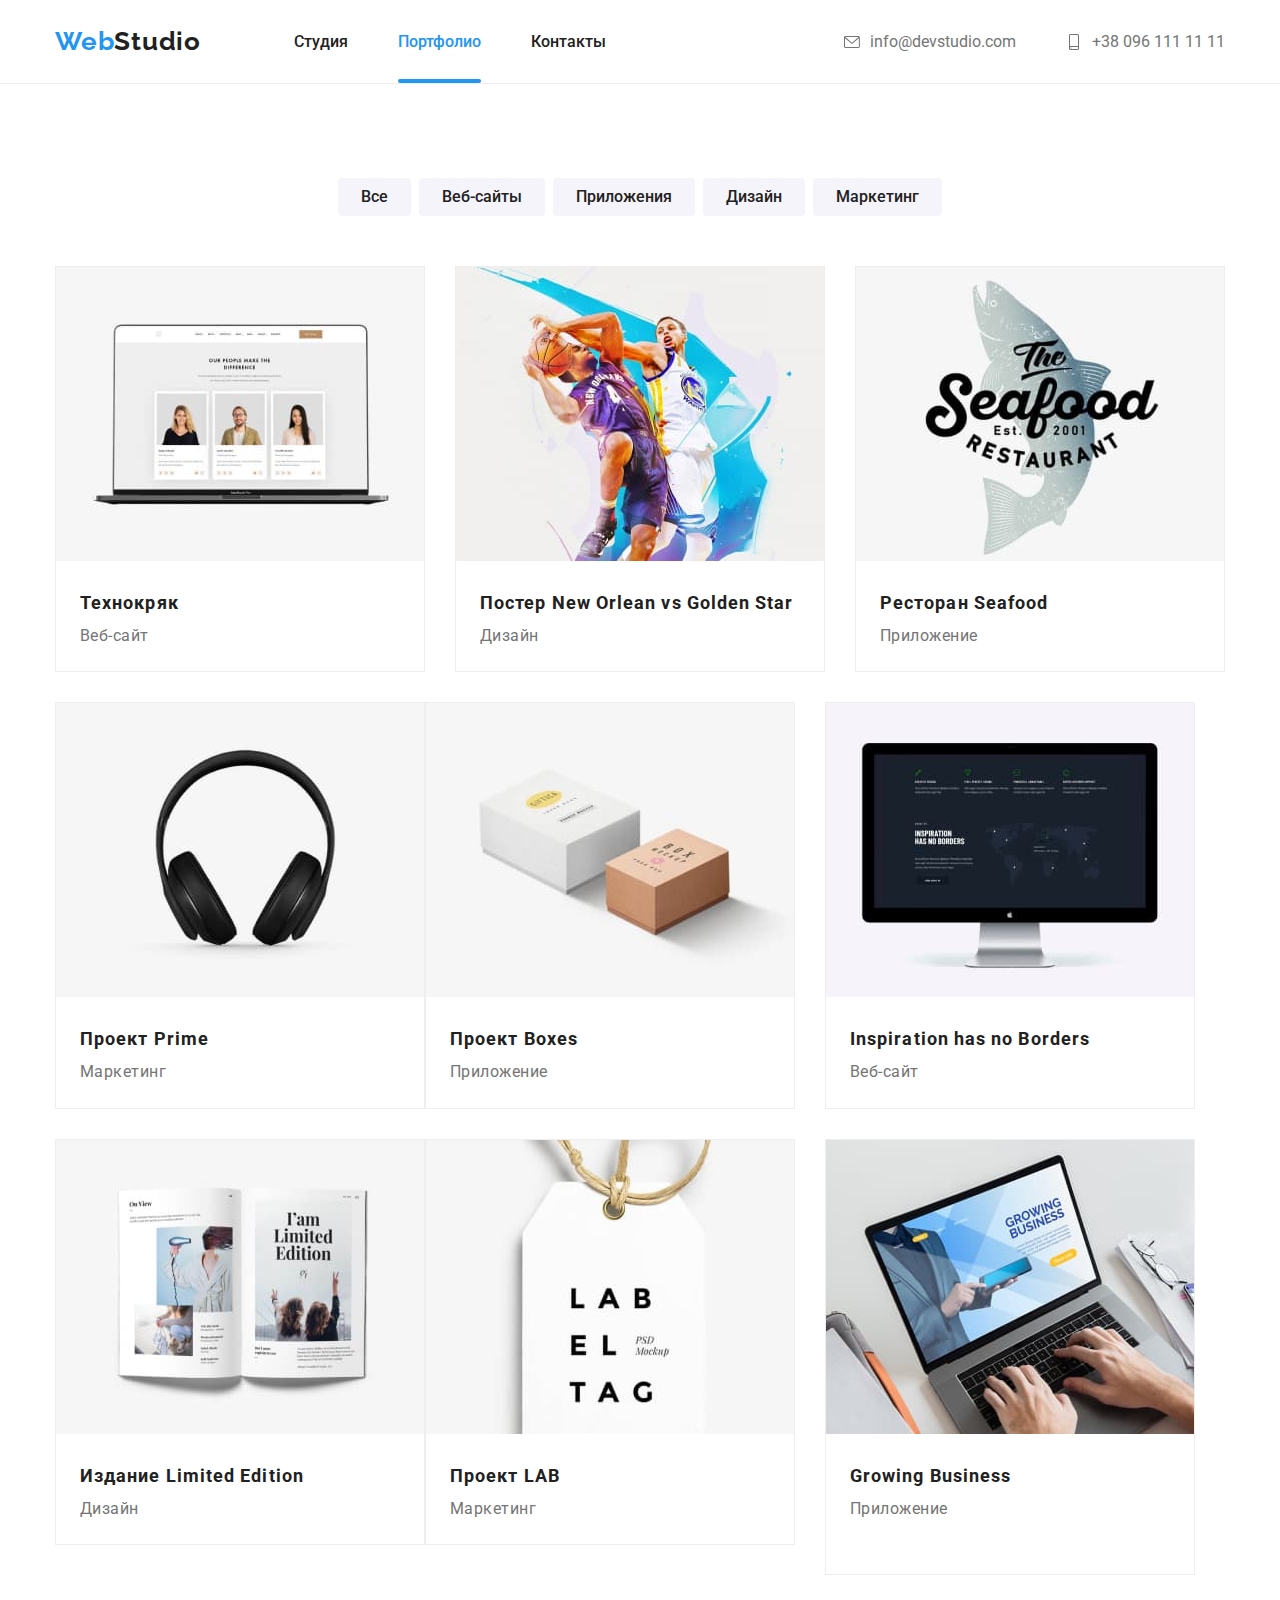
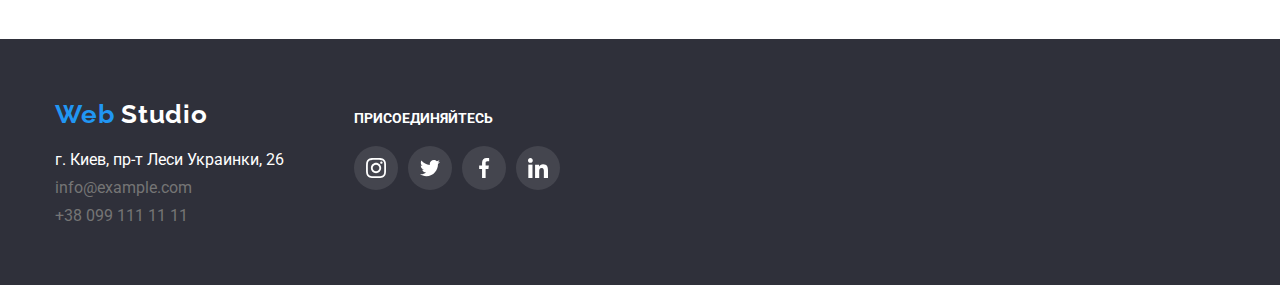
==== portfolio.html @ e648a86e "End" ====
<!DOCTYPE html>
<html lang="en">
  <head>
    <meta charset="UTF-8" />
    <meta http-equiv="X-UA-Compatible" content="IE=edge" />
    <meta name="viewport" content="width=device-width, initial-scale=1.0" />
    <title>Портфолио</title>
    <link rel="preconnect" href="https://fonts.gstatic.com" />
    <link
      href="https://fonts.googleapis.com/css2?family=Roboto:wght@400;500;700;900&display=swap"
      rel="stylesheet"
    />
    <link rel="preconnect" href="https://fonts.gstatic.com" />
    <link
      href="https://fonts.googleapis.com/css2?family=Raleway:wght@700&display=swap"
      rel="stylesheet"
    />
    <link rel="stylesheet" href="./css/modern-normalize.css" />
    <link rel="stylesheet" href="css/styles.css" />
  </head>
  <body>
    <header>
      <div class="container head">
        <a class="link logo" href="./index.html">
          <span class="link-logo">Web</span>Studio
        </a>
        <nav>
          <ul class="navlist">
            <li class="item">
              <a class="link" href="index.html">Студия</a>
            </li>
            <li class="item">
              <a class="link active" href="portfolio.html">Портфолио</a>
            </li>
            <li class="item"><a class="link" href="#">Контакты</a></li>
          </ul>
        </nav>
        <ul class="contacts-list">
          <li class="item-address">
            <a class="link-adress" href="mailto:info@devstudio.com">
              <svg class="icon-head mail" width="12px" height="16px">
                <use href="./images/icons/sprite.svg#icon-mail"></use>
              </svg>
              info@devstudio.com
            </a>
          </li>
          <li class="item-address">
            <a class="link-adress" href="tel:+380961111111">
              <svg class="icon-head tel" width="12px" height="16px">
                <use href="./images/icons/sprite.svg#icon-smartphone"></use>
              </svg>
              +38 096 111 11 11
            </a>
          </li>
        </ul>
      </div>
    </header>
    <main>
      <section class="section">
        <div class="container">
          <ul class="buttonslist">
            <li class="buttons-list">
              <button class="buttons" type="button">Все</button>
            </li>
            <li class="buttons-list">
              <button class="buttons" type="button">Веб-сайты</button>
            </li>
            <li class="buttons-list">
              <button class="buttons" type="button">Приложения</button>
            </li>
            <li class="buttons-list">
              <button class="buttons" type="button">Дизайн</button>
            </li>
            <li class="buttons-list">
              <button class="buttons" type="button">Маркетинг</button>
            </li>
          </ul>
          <ul class="projects">
            <li class="projects-list">
              <a class="portfolio-link" href="#">
              <div class="portfolioth">
                <img src="images/notebook.jpg" alt="computer" width="370" />
                <div class="overlay-portfolio">
                  <p class="text-overlay-portfolio">
                    Технокряк это современная площадка распространения
                    коронавируса. Компании используют эту платформу для
                    цифрового шпионажа и атак на защищённые сервера конкурентов.
                  </p>
                </div>
              </div>
              <div class="portfolio-borders">
                <h3 class="portfolio-images-title">Технокряк</h3>
                <p class="portfolio-images-text">Веб-сайт</p>
              </div>
            </a>
            </li>
            <li class="projects-list">
              <a class="portfolio-link" href="#">
                <div class="portfolioth">
              <img
                src="images/basketbole.jpg"
                alt="basketball-slamdank"
                width="370"
              />
              <div class="overlay-portfolio">
                <p class="text-overlay-portfolio">
                  Технокряк это современная площадка распространения
                  коронавируса. Компании используют эту платформу для
                  цифрового шпионажа и атак на защищённые сервера конкурентов.
                </p>
              </div>
            </div>
              <div class="portfolio-borders">
                <h3 class="portfolio-images-title">
                  Постер New Orlean vs Golden Star
                </h3>
                <p class="portfolio-images-text">Дизайн</p>
              </div>
            </li>
            <li class="projects-list">
              <a class="portfolio-link" href="#">
                <div class="portfolioth">
              <img src="images/seafood.jpg" alt="seafood-rest" width="370" />
              <div class="overlay-portfolio">
                <p class="text-overlay-portfolio">
                  Технокряк это современная площадка распространения
                  коронавируса. Компании используют эту платформу для
                  цифрового шпионажа и атак на защищённые сервера конкурентов.
                </p>
              </div>
            </div>
              <div class="portfolio-borders">
                <h3 class="portfolio-images-title">Ресторан Seafood</h3>
                <p class="portfolio-images-text">Приложение</p>
              </div>
            </li>
            <li class="projects-list">
              <a class="portfolio-link" href="#">
                <div class="portfolioth">
              <img src="images/headphones.jpg" alt="earpones" width="370" />
              <div class="overlay-portfolio">
                <p class="text-overlay-portfolio">
                  Технокряк это современная площадка распространения
                  коронавируса. Компании используют эту платформу для
                  цифрового шпионажа и атак на защищённые сервера конкурентов.
                </p>
              </div>
            </div>
              <div class="portfolio-borders">
                <h3 class="portfolio-images-title">Проект Prime</h3>
                <p class="portfolio-images-text">Маркетинг</p>
              </div>
            </li>
            <li class="projects-list">
              <a class="portfolio-link" href="#">
                <div class="portfolioth">
              <img src="images/box.jpg" alt="two-boxes" width="370" />
              <div class="overlay-portfolio">
                <p class="text-overlay-portfolio">
                  Технокряк это современная площадка распространения
                  коронавируса. Компании используют эту платформу для
                  цифрового шпионажа и атак на защищённые сервера конкурентов.
                </p>
              </div>
            </div>
              <div class="portfolio-borders">
                <h3 class="portfolio-images-title">Проект Boxes</h3>
                <p class="portfolio-images-text">Приложение</p>
              </div>
            </li>
            <li class="projects-list">
              <a class="portfolio-link" href="#">
                <div class="portfolioth">
              <img src="images/monitor.jpg" alt="computer" width="370" />
              <div class="overlay-portfolio">
                <p class="text-overlay-portfolio">
                  Технокряк это современная площадка распространения
                  коронавируса. Компании используют эту платформу для
                  цифрового шпионажа и атак на защищённые сервера конкурентов.
                </p>
              </div>
            </div>
              <div class="portfolio-borders">
                <h3 class="portfolio-images-title">
                  Inspiration has no Borders
                </h3>
                <p class="portfolio-images-text">Веб-сайт</p>
              </div>
            </li>
            <li class="projects-list">
              <a class="portfolio-link" href="#">
                <div class="portfolioth">
              <img src="images/book.jpg" alt="book" width="370" />
              <div class="overlay-portfolio">
                <p class="text-overlay-portfolio">
                  Технокряк это современная площадка распространения
                  коронавируса. Компании используют эту платформу для
                  цифрового шпионажа и атак на защищённые сервера конкурентов.
                </p>
              </div>
            </div>
              <div class="portfolio-borders">
                <h3 class="portfolio-images-title">Издание Limited Edition</h3>
                <p class="portfolio-images-text">Дизайн</p>
              </div>
            </li>
            <li class="projects-list">
              <a class="portfolio-link" href="#">
                <div class="portfolioth">
              <img src="images/list.jpg" alt="label-tag" width="370" />
              <div class="overlay-portfolio">
                <p class="text-overlay-portfolio">
                  Технокряк это современная площадка распространения
                  коронавируса. Компании используют эту платформу для
                  цифрового шпионажа и атак на защищённые сервера конкурентов.
                </p>
              </div>
            </div>
              <div class="portfolio-borders">
                <h3 class="portfolio-images-title">Проект LAB</h3>
                <p class="portfolio-images-text">Маркетинг</p>
              </div>
            </li>
            <li class="projects-list">
              <a class="portfolio-link" href="#">
                <div class="portfolioth">
              <img
                src="images/hands.jpg"
                alt="computer-with-business-page"
                width="370"
              />
              <div class="overlay-portfolio">
                <p class="text-overlay-portfolio">
                  Технокряк это современная площадка распространения
                  коронавируса. Компании используют эту платформу для
                  цифрового шпионажа и атак на защищённые сервера конкурентов.
                </p>
              </div>
            </div>
              <div class="portfolio-borders">
                <h3 class="portfolio-images-title">Growing Business</h3>
                <p class="portfolio-images-text">Приложение</p>
              </div>
            </li>
          </ul>
        </div>
      </section>
    </main>
    <footer class="footer-section">
      <div class="container last-section">
        <div>
          <a class="link logo foot" href="./index.html">
            <span class="link-logo">Web</span>
            Studio
          </a>
          <address class="adress-in-foot">
            <ul class="last-address-section">
              <li class="adress-in-foot last-address-section">
                г. Киев, пр-т Леси Украинки, 26
              </li>
              <li class="last-address-section-list">
                <a class="link-adress" href="mailtoLinfo@example.com">
                  info@example.com
                </a>
              </li>
              <li class="last-address-section-list">
                <a class="link-adress" href="tel:+380991111111">
                  +38 099 111 11 11
                </a>
              </li>
            </ul>
          </address>
        </div>
        <div class="footer-social">
          <p>присоединяйтесь</p>
          <ul class="icons-footer">
            <li class="icons-list-footer">
              <a class="icons-footer-link" href="#">
                <svg class="icon-footer">
                  <use href="./images/icons/sprite.svg#icon-instagram"></use>
                </svg>
              </a>
            </li>
            <li class="icons-list-footer">
              <a class="icons-footer-link" href="#">
                <svg class="icon-footer">
                  <use href="./images/icons/sprite.svg#icon-twitter"></use>
                </svg>
              </a>
            </li>
            <li class="icons-list-footer">
              <a class="icons-footer-link" href="#">
                <svg class="icon-footer">
                  <use href="./images/icons/sprite.svg#icon-facebook"></use>
                </svg>
              </a>
            </li>
            <li class="icons-list-footer">
              <a class="icons-footer-link" href="#">
                <svg class="icon-footer">
                  <use href="./images/icons/sprite.svg#icon-linkedin"></use>
                </svg>
              </a>
            </li>
          </ul>
        </div>
      </div>
    </footer>
  </body>
</html>
---- css/styles.css ----
/*root-section-css*/
  :root {
    --main-title-text-color: #ffffff;
    --text-all: #757575;
    --title-text--color: #212121;
    --buttons-active-color: #2196f3;
    --button-bakground: #f5f4fa;
    --footer-main-sections-bacground: #2f303a;
    --border-color: #EEEEEE;
    --icons-color: #AFB1B8;
    --background-footer-icons: rgba(255,255,255,0.1);
    --cubic-bezier: rgba(0.4,0,0.2,1);
  }





  /*webstudio*/
  /* wecstudio-section-main*/
  .main-section-head {
    background: var(--footer-main-sections-bacground);
    padding-top: 200px;
    padding-bottom: 200px;
    text-align: center;
  }

  .overlay {
    max-width: 1600px;
    height: 600px;
    margin-left: auto;
    margin-right: auto;
    outline: 1px solid black;
    background-image: linear-gradient(
      rgba(47, 48, 58, 0.4),
      rgba(47, 48, 58, 0.4)
    ),
    url("../images/overlay.jpg");
    background-size: contain;
    background-position: center;
    background-repeat: no-repeat;
    
  }

  
.icons-first {
  width: 70px;
  height: 70px;
}

.description {
  display: flex;
  width: 270px;
  height: 120px;
  justify-content: center;
  align-items: center;
  background-color: var(--button-bakground);
  border-radius: 4px;
  margin-bottom: 30px;
}

  .navlist {
    display: flex;
    margin-left: 93px;
  }

  .navlist .item {
    display: block;
    padding-top: 32px;
    padding-bottom: 32px;
  }

  .contacts-list {
    display: inline-block;
    display: flex;
    margin-left: auto;
  }

  .contacts-list .item-address + .item-address {
    margin-left: 50px;
  }

  .head {
    display: flex;
    align-items: center;
  }

.item-address a {
  fill: var(--icons-color);
  display: flex;
  text-align: center;
  align-items: center;
}

.icon-head {
  width: 1rem;
  height: 1rem;
  margin-right: 10px;
  fill: currentColor;
}

.last-section {
 padding-top: 60px;
 padding-bottom: 60px;
 display: flex;
 align-items: baseline;
}

.last-address-section {
  margin-top: 20px;
}
.last-address-section-list:not(:first-child) {
  margin-top: 9px;
}

.item:not(:last-child){
    margin-right: 50px;
  }
  

.buttonslist {
  display: flex;
  justify-content: center;
}

.buttons-list:not(:first-child) {
  margin-left: 8px;
}
.buttonslist {
  margin-bottom: 50px;
  
}




.our-team {
  display: flex;
  justify-content: space-between;
}



.our-team-list h3 {
  margin-bottom: 10px;
  text-align: center;
}

.our-team-list p {
  margin-bottom: 16px;
  text-align: center;
}

.our-team-list {
  border: 1px solid var(--border-color);
  background: var(--main-title-text-color);
  box-shadow: 0px 1px 3px rgba(0, 0, 0, 0.12), 0px 1px 1px rgba(0, 0, 0, 0.14), 0px 2px 1px rgba(0, 0, 0, 0.2);
  border-radius: 0px 0px 4px 4px;
  padding-bottom: 30px;
}

.our-team-list img {
  margin-bottom: 30px;
}

.icons-list {
  display: flex;
  align-items: center;
  justify-content: center;
}

.icons-list li:not(:first-child) {
  margin-left: 10px;
}

.icons-list-social-link {
  display: flex;
  width: 44px;
  height: 44px;
  justify-content: center;
  align-items: center;
  border-radius: 50%;
  color: var(--icons-color);
}

.icon-social {
  width: 20px;
  height: 20px;
}



.icons-list-social-link:hover,
.icons-list-social-link:active {
  fill: var(--main-title-text-color);
  background: var(--buttons-active-color);
  border-radius: 50%;
}


.icons-list-social-link {
  fill: var(--icons-color);
}



  .main-section-title-text {
    color: var(--main-title-text-color);
    font-size: 44px;
    line-height: 1.3;
    text-align: center;
    letter-spacing: 0.06em;
    text-transform: uppercase;
    margin-bottom: 30px;
  }
  /* studio button pg*/
  .studio-button {
    display: block;
    margin: auto;
    background: var(--buttons-active-color);
    color: var(--main-title-text-color);
    width: 200px;
    height: 50px;
    border: 1px solid transparent;
    font-weight: 700;
    font-size: 16px;
    box-shadow: 0px 4px 4px rgba(0, 0, 0, 0.15);
    border-radius: 4px;
    border: none;
    cursor: pointer;
    transition: background-color 250ms cubic-bezier(0.4,0,0.2,1), visibility 250ms cubic-bezier(0.4,0,0.2,1);
  }

  .studio-button:hover {
    background: #188CE8;
  }

.second-section-content {
  display: flex;
  justify-content: center;
}

.second-section-content-list:not(:first-child) {
  margin-left: 30px;
}

.second-section-content-list h3 {
  margin-bottom: 10px;
}

.third-section-content {
  display: flex; 
  justify-content: center;

}
.third-section-content .third-section-content-list:not(:first-child) {
  margin-left: 30px;
}


  /* first what we do without imgs*/
  .first-text-section-studio-title {
    color: var(--title-text--color);
    font-size: 14px;
    line-height: 1.1;
    letter-spacing: 0.03em;
    text-transform: uppercase;
  }
  .first-text-section-studio-text {
    color: var(--text-all);
    font-size: 14px;
    line-height: 1.7;
    letter-spacing: 0.03em;
  }
  /* what we doo section*/
  .first-section-title {
    color: var(--title-text--color);
    font-size: 36px;
    line-height: 1.1;
    text-align: center;
    letter-spacing: 0.03em;
    margin-bottom: 50px;
  }

  .what-we-do {
    padding-top: 0;
  }

  .products{
    position: relative;
    display: flex;
  }

  .products-active {
    display: flex;
    align-items: center;
    justify-content: center;
    font-style: normal;
    font-weight: bold;
    font-size: 14px;
    line-height: 16px;
    text-align: center;
    letter-spacing: 0.03em;
    text-transform: uppercase;
    width: 370px;
    height: 70px;
    background: rgba(47, 48, 58, 0.8);
    position: absolute;
    color: var(--main-title-text-color);
    bottom: 0;
  }
  
  /* our team section*/
  .title-second-section {
    color: var(--title-text--color);
    font-size: 36px;
    line-height: 1.1;
    letter-spacing: 0.03em;
    text-align: center;
    margin-bottom: 50px;
  }
  .second-section-title {
    color: var(--title-text--color);
    font-size: 16px;
    line-height: 1.1;
    letter-spacing: 0.03em;
  }
  .second-section-text {
    color: var(--text-all);
    font-size: 16px;
    line-height: 1.1;
    letter-spacing: 0.03em;
  }


  /* clients companys*/
.clients-title{
  color: var(--tittle-text--color);
  font-family: Roboto;
  font-style: normal;
  font-weight: bold;
  font-size: 36px;
  line-height: 42px;
  text-align: center;
  padding-bottom: 50px;
  margin-bottom: 8px;
}
.clients-list{
  display: flex;
}
.clients-list-item:not(:last-child){
  margin-right: 30px;
}
.clients-list-item svg{
  margin: 16px 32px;
  width: 106px;
  height: 60px;
  fill: var(--icons-color);
  background-color: var(--main-tittle-text-color);
}
.client-list-link{
  border: 1px solid var(--icons-color);
  display: flex;
  width: 170px;
  height: 92px;
  border-radius: 3px;
}
.client-list-link:active,
.client-list-link:hover{
  border-color: var(--buttons-active-color); 
}
.client-list-link:active .icon-client,
.client-list-link:hover .icon-client{
  fill: var(--buttons-active-color);
}

  /* portfolio*/
  /* portfolio text section*/
  .portfolio-images-title {
    color: var(--title-text--color);
    font-size: 18px;
    line-height: 2;
    letter-spacing: 0.06em;
  }
  .portfolio-images-text {
    color: var(--text-all);
    font-size: 16px;
    line-height: 1.9;
    letter-spacing: 0.03em;   
  }

  .portfolio-borders {
    padding: 20px 24px;
  }
  
  .portfolioth {
    overflow: hidden;
    position: relative;
  }

  .overlay-portfolio {
    position: absolute;
    top: 0;
    left: 0;
    width: 100%;
    height: 100%;
    background: rgba(33,150,243,0.9);
    opacity: 0;
    transform: translateY(100%);
    transition: transform 250ms cubic-bezier(0.4,0,0.2,1)
  }
  
  .text-overlay-portfolio {
      position: absolute;
      top: 50%;
      left: 50%;
      transform: translate(-50%,-50%);
      display: flex;
      width: 100%;
      height: 100%;
      align-items: center;
      padding-left: 24px;
      padding-right: 24px;
      color: var(--main-title-text-color);
      font-size: 18px;
      line-height: 28px;
      letter-spacing: 1.56;
  }
  
  .portfolio-link:hover, 
  .portfolio-link:focus {
    display: block;
    background: var(--main-title-text-color);
    box-sizing: border-box;
    box-shadow: 0px 1px 1px rgb(0 0 0 / 12%), 0px 4px 4px rgb(0 0 0 / 6%), 1px 4px 6px rgb(0 0 0 / 16%);
  }
  
  .projects-list:hover .overlay-portfolio {
    opacity: 1;
    transform: translate(0);
  }





  /*buttons on portfolio pg*/
  .buttons {
    background: var(--button-bakground);
    color: var(--title-text--color);
    border: 1px solid transparent;
    padding: 6px 22px;
    font-family: "Roboto";
    font-weight: 500;
    font-size: 16px;
    line-height: 1.5;
    border-radius: 4px;
    transition: background-color 250ms cubic-bezier(0.4,0,0.2,1);
  }
  .buttons:hover {
    background: var(--buttons-active-color);
    color: var(--main-title-text-color);
  }
  .buttons:focus {
    background: var(--buttons-active-color);
    color: var(--main-title-text-color);
  }
  .buttons:active {
    background: var(--buttons-active-color);
    color: var(--main-title-text-color);
  }
  .buttons {
    cursor: pointer;
    display: inline-block;
    
  }

  .projects {
    display: flex;
    flex-wrap: wrap;
    margin-right: -30px;
    margin-bottom: -30px;
  }
  .projects-list{
    width: calc( ( 100% - 90px ) / 3 );
    margin-right: 30px;
    margin-bottom: 30px;
    border: 1px solid var(--border-color);
  }
  
  .projects-list:nth-child(3n) {
    margin-right: 0;
  }
  .projects-list:nth-last-child(-n+3) {
    margin-bottom: 0;
  }

  .projects-list:hover {
    box-shadow: 0px 1px 1px rgba(0, 0, 0, 0.12), 0px 4px 4px rgba(0, 0, 0, 0.06), 1px 4px 6px rgba(0, 0, 0, 0.16);
  }

  .our-team-section {
    background: var(--button-bakground);
  }





  /* footer section*/
  .footer-section {
    background: var(--footer-main-sections-bacground);
  }
  .adress-in-foot {
    font-style: normal;
  }
  .adress-in-foot {
    color: var(--main-title-text-color);
  }
  /* links */
  .link {
    color: var(--title-text--color);
    font-weight: 500;
    
  }
  .link:hover {
      color: var(--buttons-active-color);
    }
  .link:active{
      color: var(--buttons-active-color);
    }
  .link:focus {
    color: var(--buttons-active-color);
  }
  .link-adress {
    color: var(--text-all);
  }
  .link-adress:hover{
      color: var(--buttons-active-color);
    } 
  .link-adress:active{
      color: var(--buttons-active-color);
    } 
  .link-adress:focus {
    color: var(--buttons-active-color);
  }
  .link.active{
      color: var(--buttons-active-color);
  }
  .active {
position: relative;
  }

  .active::after {
    display: block;
    content: "";
    position: absolute;
    width: 100%;
    height: 4px;
    background: var(--buttons-active-color);
    border-radius: 2px;
    bottom: -32px;
  }

  /* logo */
  .logo {
    font-family: "Raleway";
    color: var(--title-text--color);
    font-weight: bold;
    font-size: 26px;
    line-height: 31px;
    letter-spacing: 0.03em;
  }
  .link-logo {
    color: var(--buttons-active-color);
    
  }
  .foot {
    color: var(--main-title-text-color);
  }
 
  .footer-social {
    margin-left: 70px;
  }

  .footer-social p{
    font-weight: bold;
    font-size: 14px;
    line-height: inherit;
    letter-spacing: inherit;
    text-transform: uppercase;
    color: var(--main-title-text-color);
    margin-bottom: 20px;
  }
  .icons-footer{
    width: 206px;
    display: flex;
    align-items: center;
  }
  .icons-list-footer:not(:last-child) {
    margin-right: 10px;
  }
  .icons-footer-link{
      display: flex;
      background-color: var(--background-footer-icons);
      width: 44px;
      height: 44px;
      border-radius: 50%;
      justify-content: center;
      align-items: center;
  }
  .icon-footer{
      width: 20px;
      height: 20px;
      fill: var(--main-title-text-color);
  }
  .icons-footer-link:hover, 
  .icons-footer-link:focus {
    fill: var(--main-title-text-color);
    background: var(--buttons-active-color);
    border-radius: 50%;
  }
 
  /*modal*/
  .backdrop.is-hidden {
    opacity: 0;
    pointer-events: none;
    visibility: hidden;
  }

  .backdrop {
    position: fixed;
    top: 0;
    left: 0;
    width: 100%;
    height: 100%;
    background-color: rgba(0,0,0,0.2);
    opacity: 1;
    transition: opacity 250ms cubic-bezier(0.4,0,0.2,1), visibility 250ms cubic-bezier(0.4,0,0.2,1);
  }

  .modal {
    position: absolute;
    transform: translate(-50%,-50%);
    Width:528px;
    Height:581px;
    left: 50%;
    top: 50%;
    background: #FFFFFF;
    box-shadow: 0px 1px 3px rgba(0, 0, 0, 0.12), 0px 1px 1px rgba(0, 0, 0, 0.14), 0px 2px 1px rgba(0, 0, 0, 0.2);
    border-radius: 4px;
    transform: scale(1) translate(-50%, -50%);
    transition: transform 250ms cubic-bezier(0.4,0,0.2,1), visibility 250ms cubic-bezier(0.4,0,0.2,1);
  }

  .backdrop.is-hidden .modal {
    transform: translate(-50%, -50%) scale(0.8);
}

  .close-btn {
    position: absolute;
    right: 8px;
    top: 8px;
    display: flex;
    justify-content: center;
    align-items: center;
    width: 30px;
    height: 30px;
    border-radius: 50%;
    border: 1px solid rgba(0, 0, 0, 0.1);
    cursor: pointer;
  }
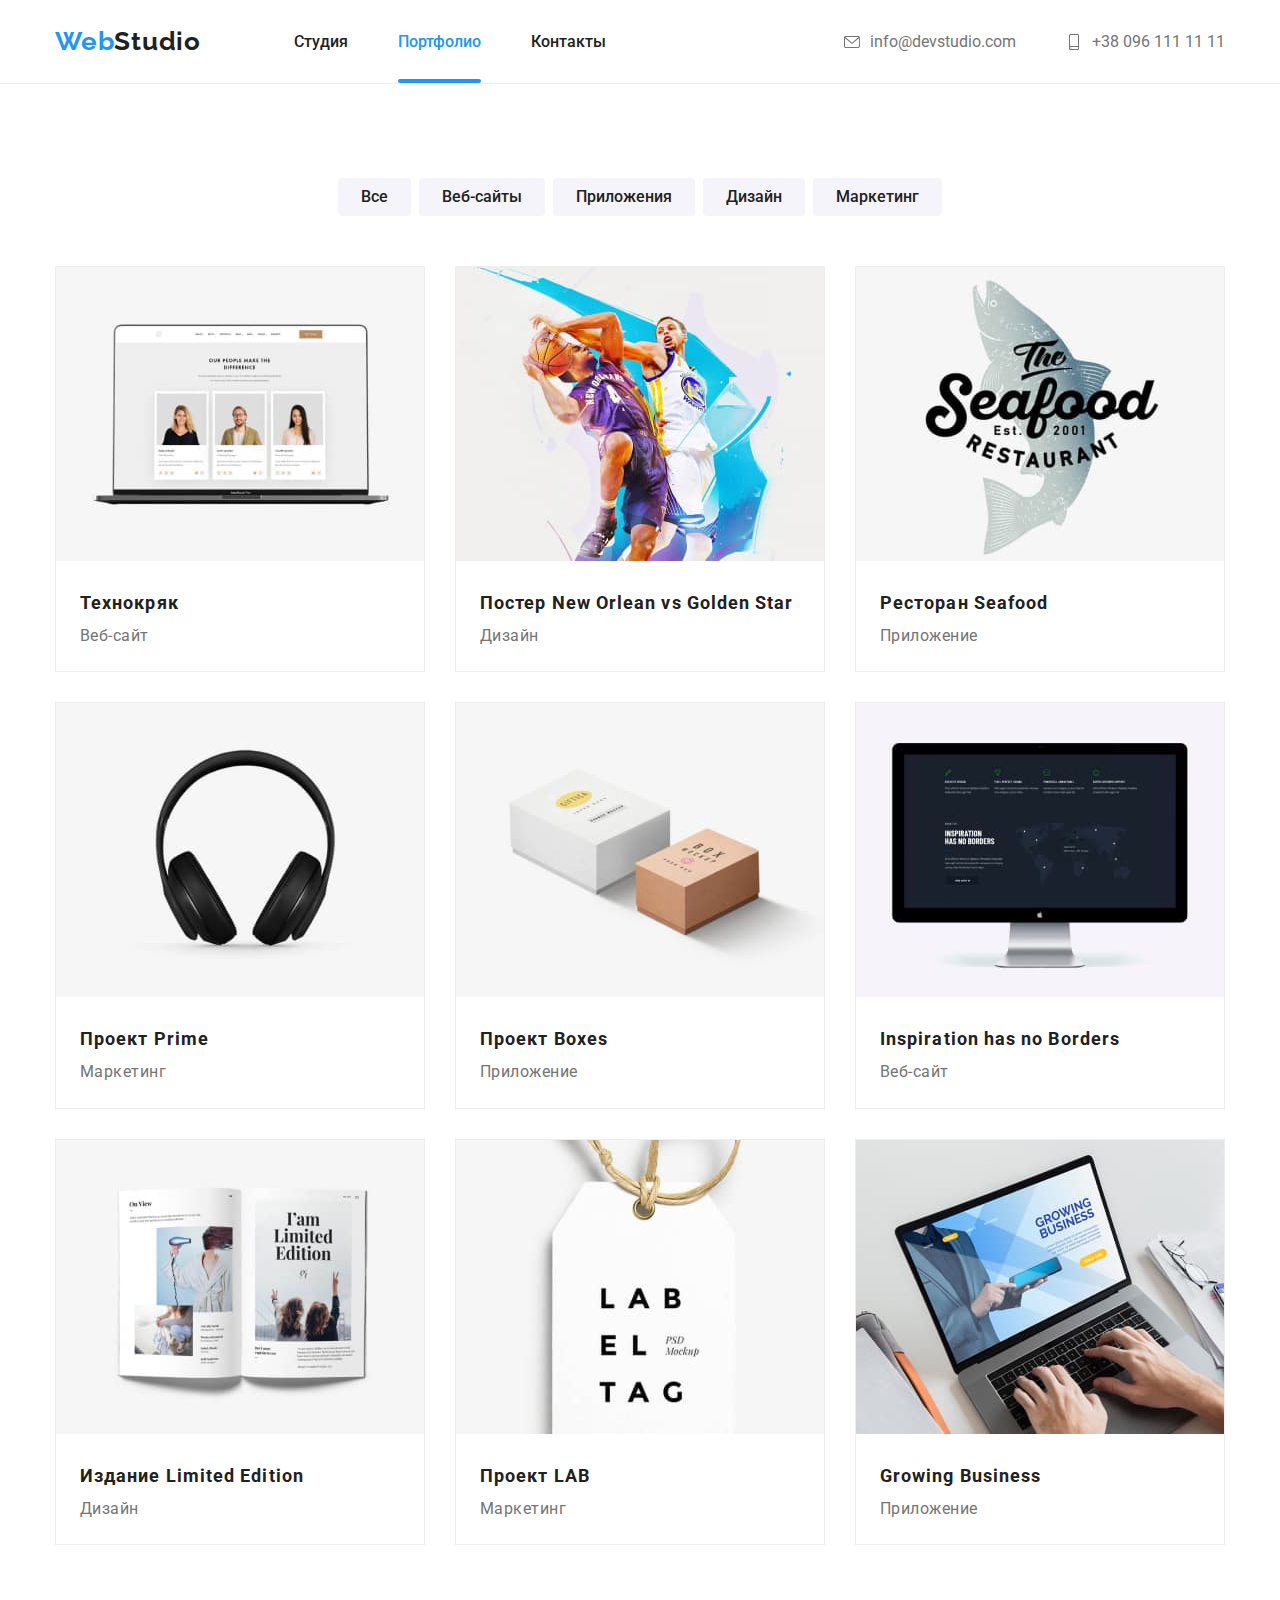
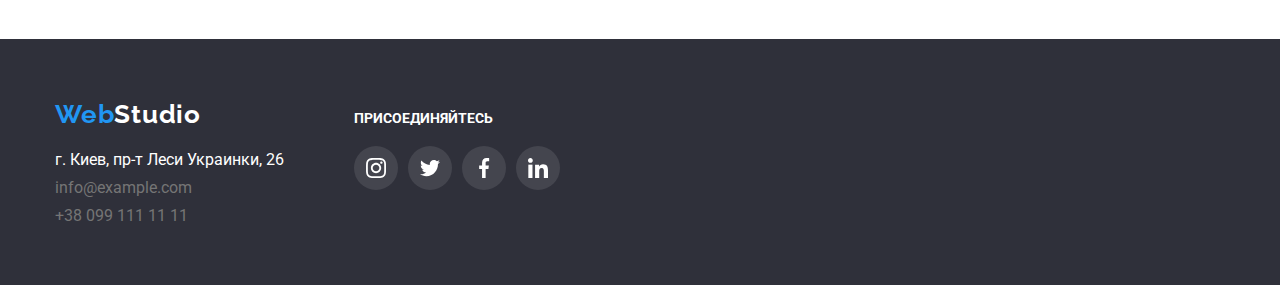
==== commit 7510014b: "End1" ====
--- a/portfolio.html
+++ b/portfolio.html
@@ -85,6 +85,9 @@
                     Технокряк это современная площадка распространения
                     коронавируса. Компании используют эту платформу для
                     цифрового шпионажа и атак на защищённые сервера конкурентов.
+                    Технокряк это современная площадка распространения
+                    коронавируса. Компании используют эту платформу для
+                    цифрового шпионажа и атак на защищённые сервера конкурентов.
                   </p>
                 </div>
               </div>
@@ -250,8 +253,7 @@
       <div class="container last-section">
         <div>
           <a class="link logo foot" href="./index.html">
-            <span class="link-logo">Web</span>
-            Studio
+            <span class="link-logo">Web</span>Studio
           </a>
           <address class="adress-in-foot">
             <ul class="last-address-section">
--- a/css/styles.css
+++ b/css/styles.css
@@ -407,7 +407,8 @@
     background: rgba(33,150,243,0.9);
     opacity: 0;
     transform: translateY(100%);
-    transition: transform 250ms cubic-bezier(0.4,0,0.2,1)
+    transition: transform 250ms cubic-bezier(0.4,0,0.2,1);
+    overflow: auto;
   }
   
   .text-overlay-portfolio {
@@ -488,12 +489,10 @@
     border: 1px solid var(--border-color);
   }
   
-  .projects-list:nth-child(3n) {
-    margin-right: 0;
-  }
-  .projects-list:nth-last-child(-n+3) {
+  
+  /* .projects-list:nth-last-child(-n+3) {
     margin-bottom: 0;
-  }
+  } */
 
   .projects-list:hover {
     box-shadow: 0px 1px 1px rgba(0, 0, 0, 0.12), 0px 4px 4px rgba(0, 0, 0, 0.06), 1px 4px 6px rgba(0, 0, 0, 0.16);
@@ -669,6 +668,7 @@
     border-radius: 50%;
     border: 1px solid rgba(0, 0, 0, 0.1);
     cursor: pointer;
+    background-color: var(--main-title-text-color);
   }
 
   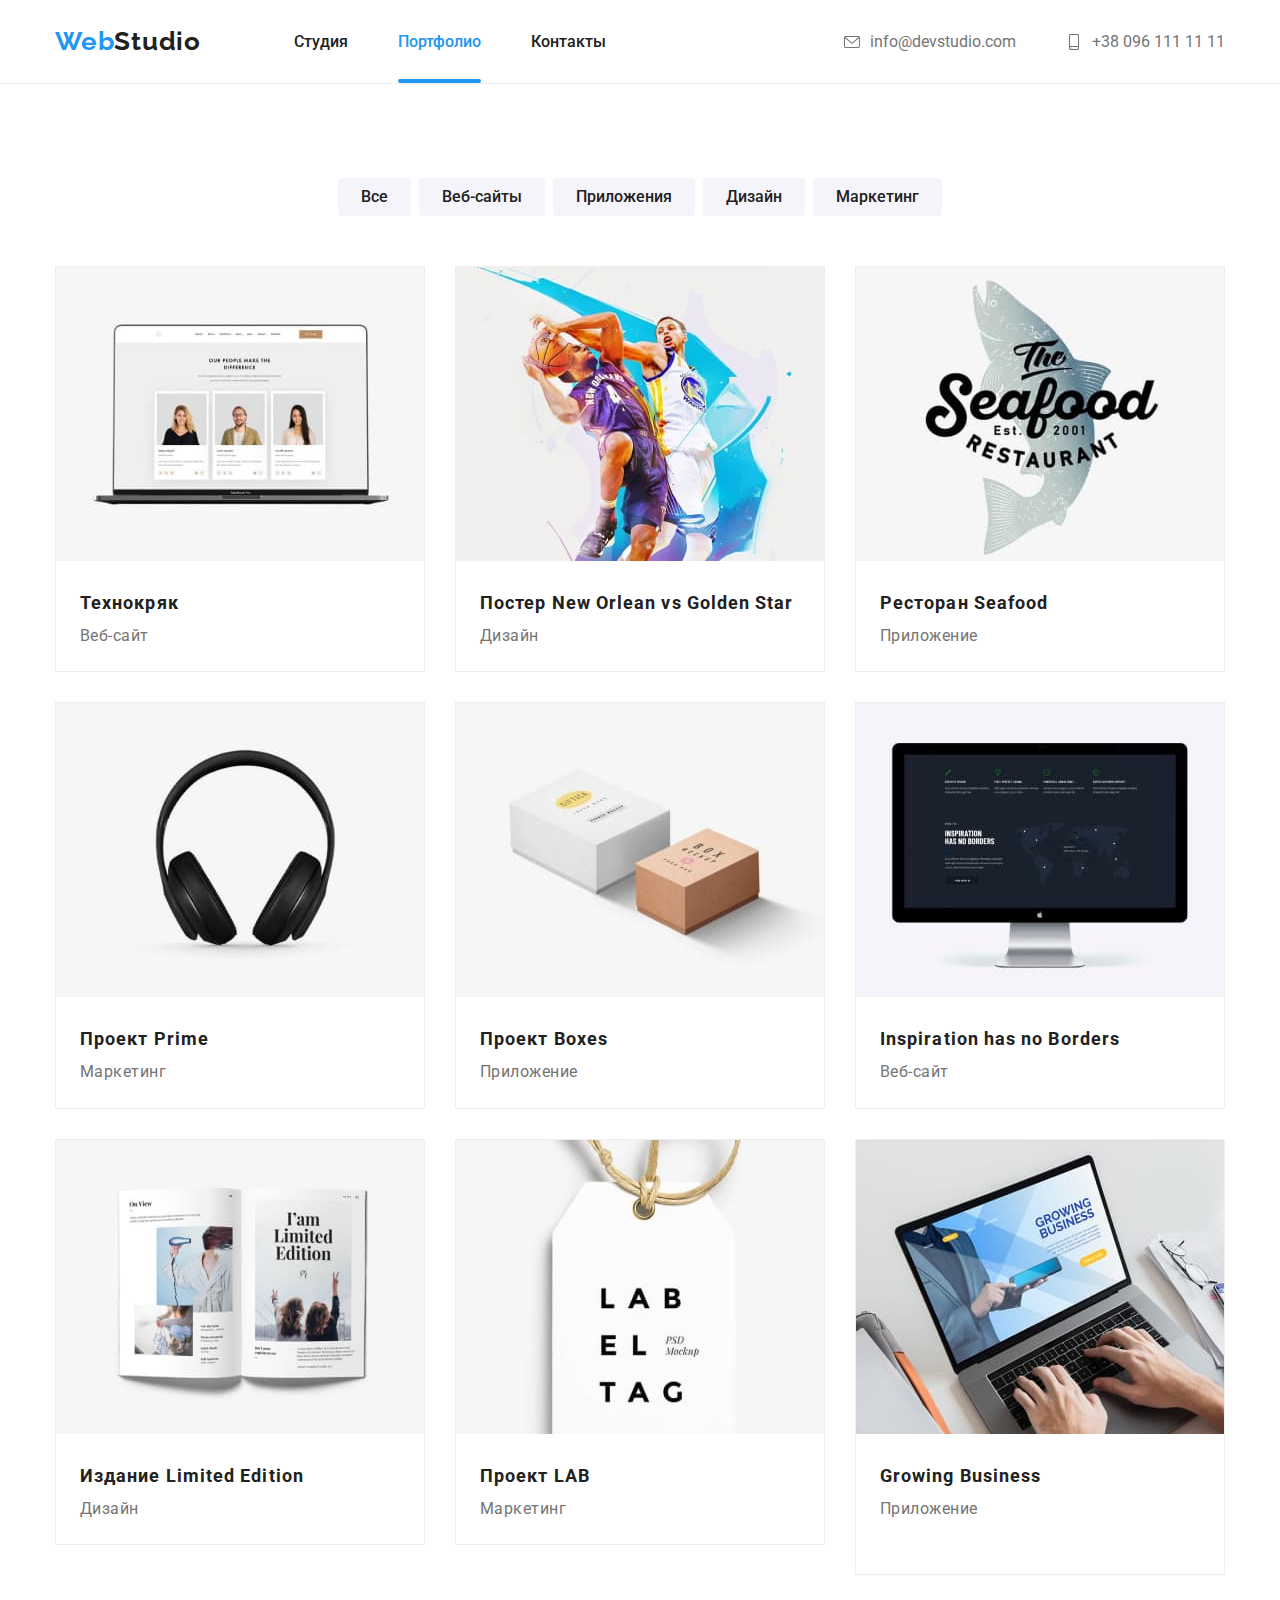
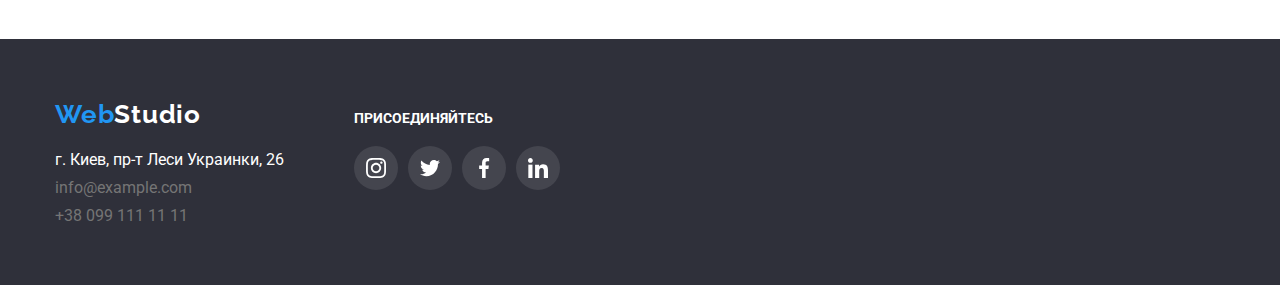
==== commit c3fd9bd0: "End3" ====
--- a/portfolio.html
+++ b/portfolio.html
@@ -82,9 +82,6 @@
                 <img src="images/notebook.jpg" alt="computer" width="370" />
                 <div class="overlay-portfolio">
                   <p class="text-overlay-portfolio">
-                    Технокряк это современная площадка распространения
-                    коронавируса. Компании используют эту платформу для
-                    цифрового шпионажа и атак на защищённые сервера конкурентов.
                     Технокряк это современная площадка распространения
                     коронавируса. Компании используют эту платформу для
                     цифрового шпионажа и атак на защищённые сервера конкурентов.
--- a/css/styles.css
+++ b/css/styles.css
@@ -490,9 +490,9 @@
   }
   
   
-  /* .projects-list:nth-last-child(-n+3) {
+  .projects-list:nth-last-child(-n+3) {
     margin-bottom: 0;
-  } */
+  }
 
   .projects-list:hover {
     box-shadow: 0px 1px 1px rgba(0, 0, 0, 0.12), 0px 4px 4px rgba(0, 0, 0, 0.06), 1px 4px 6px rgba(0, 0, 0, 0.16);
